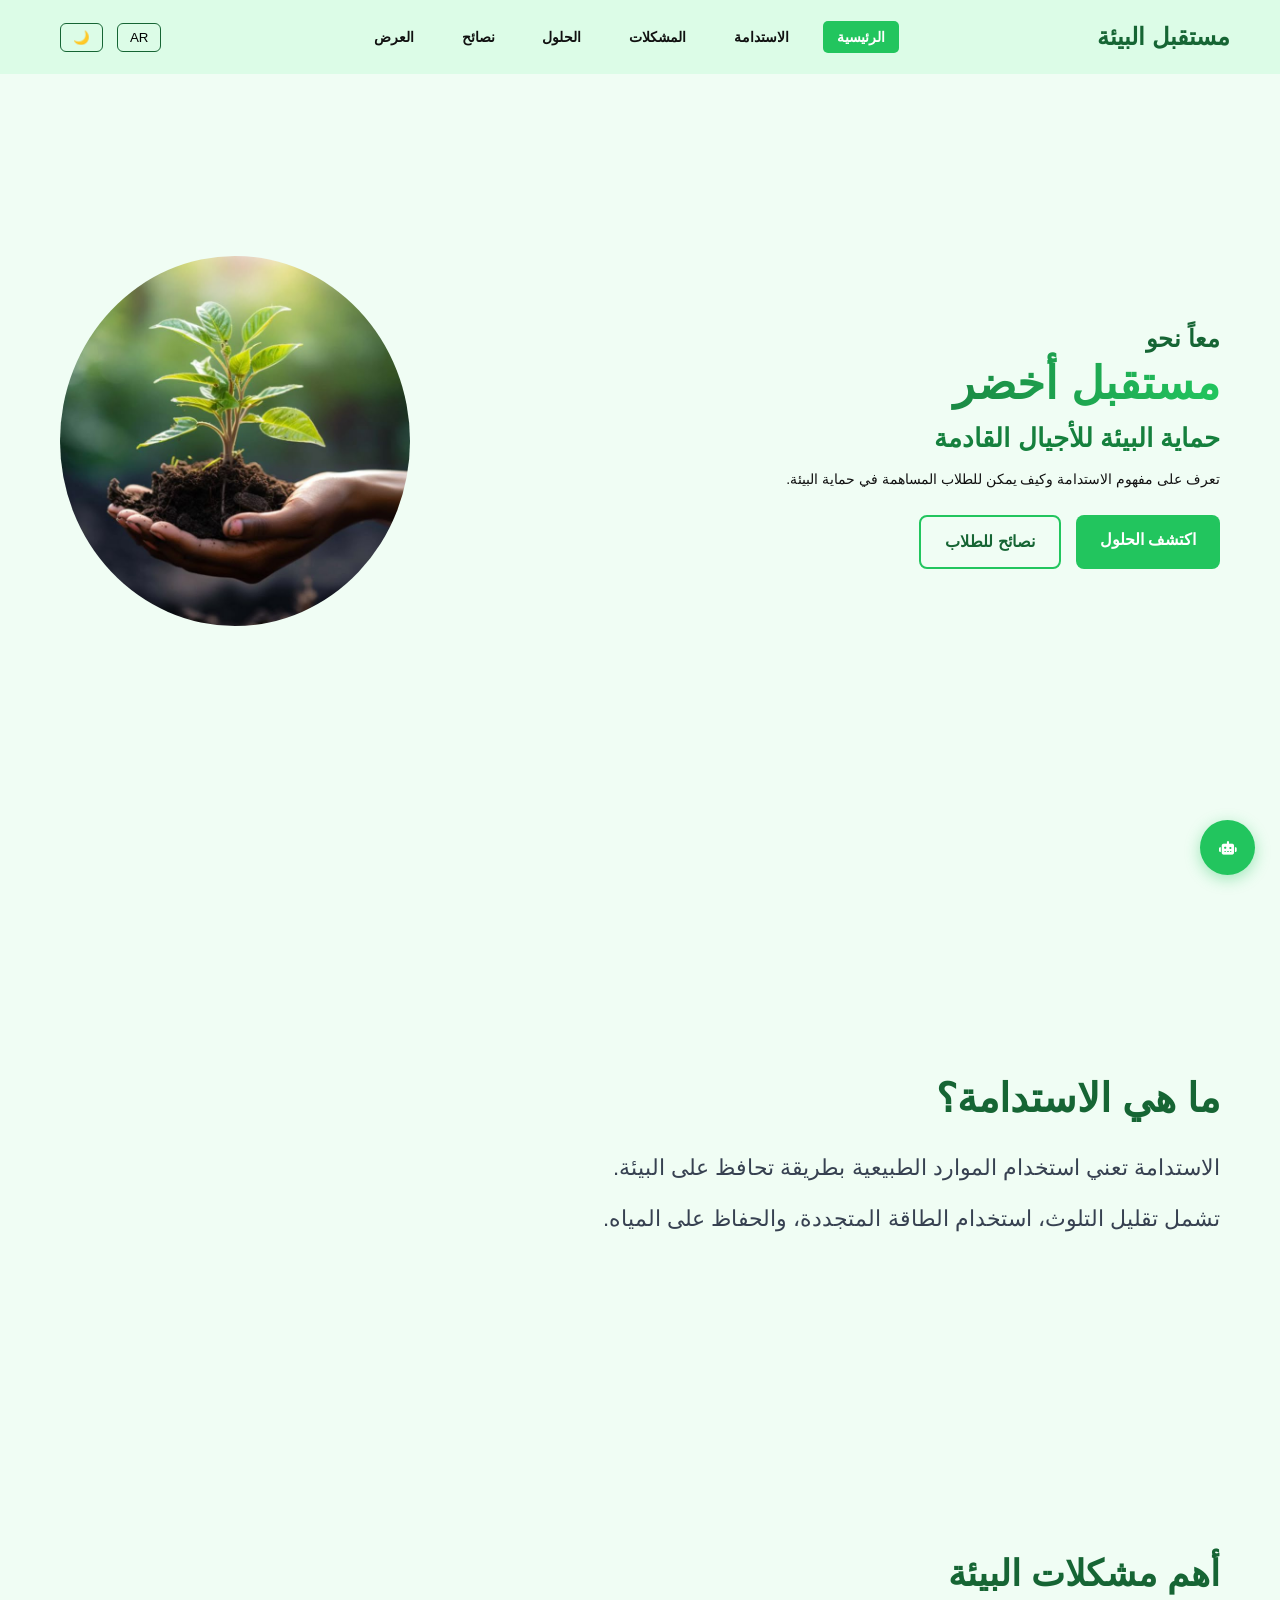
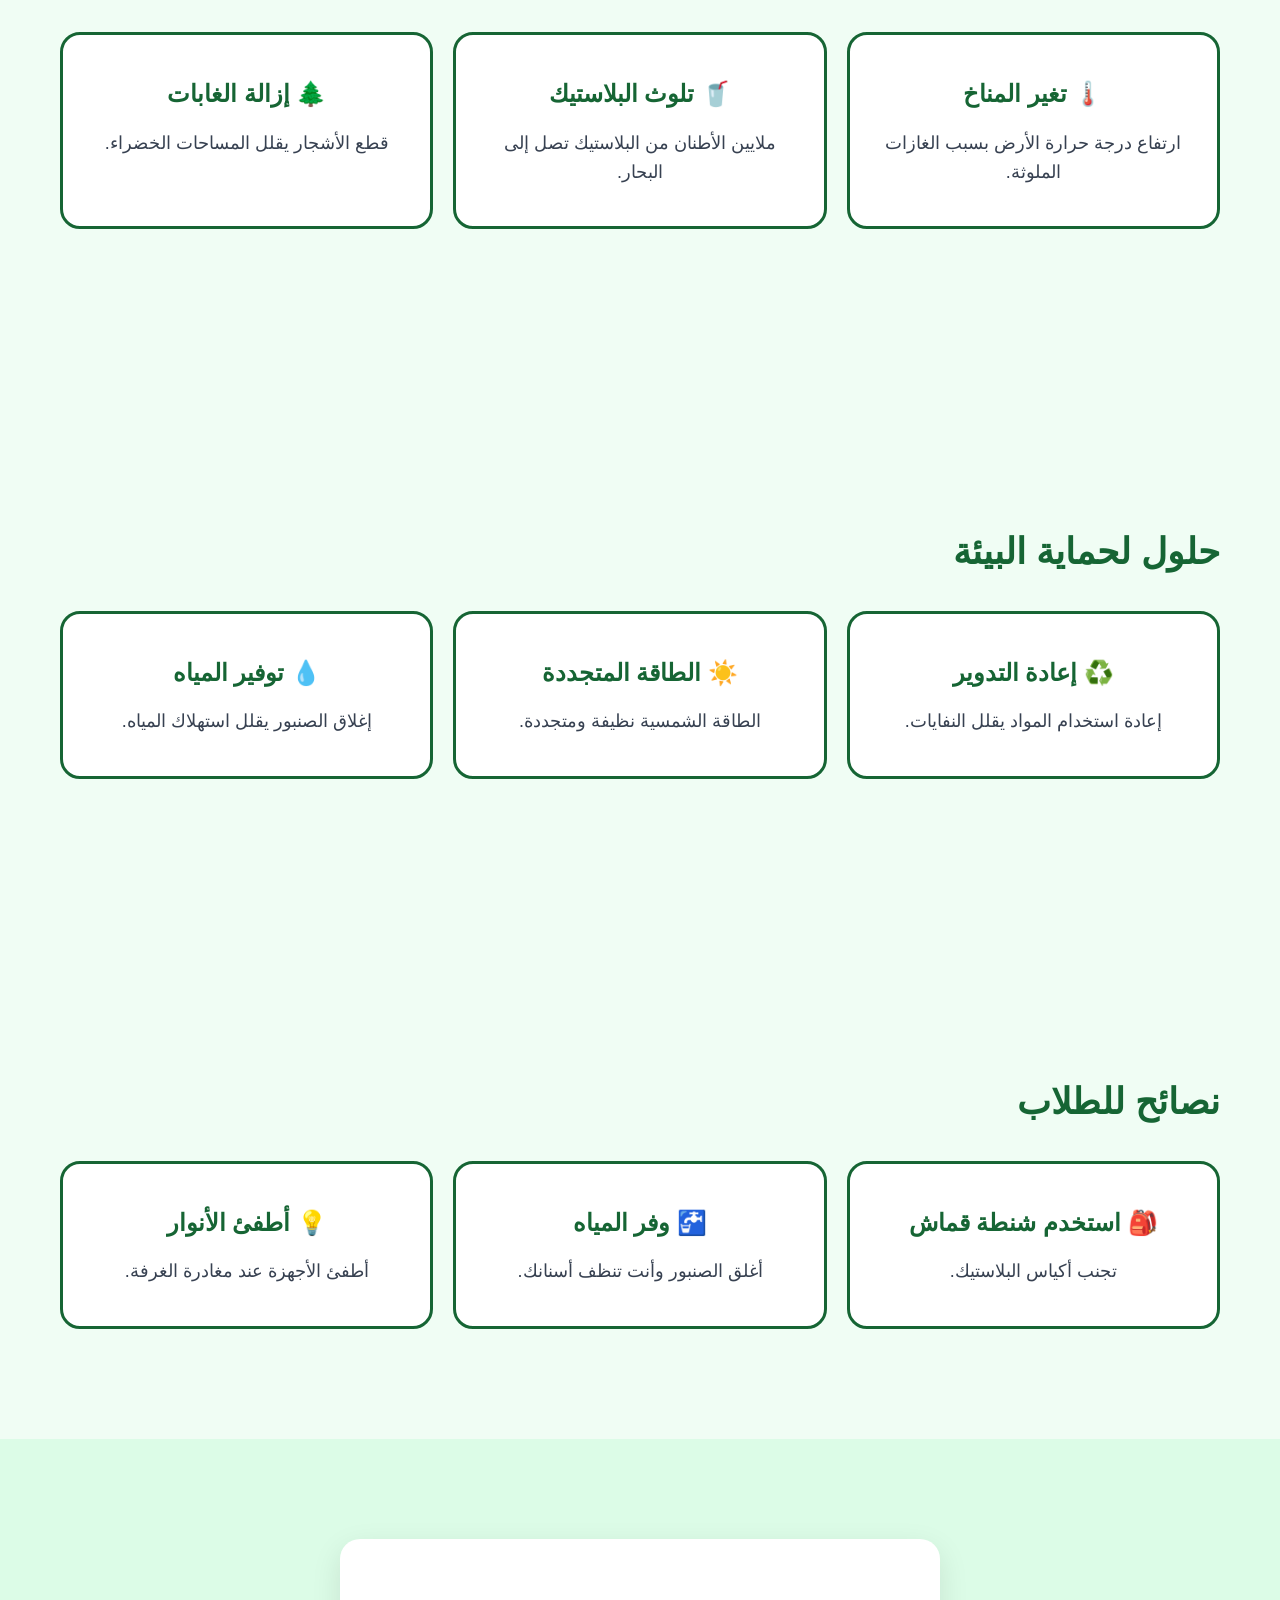
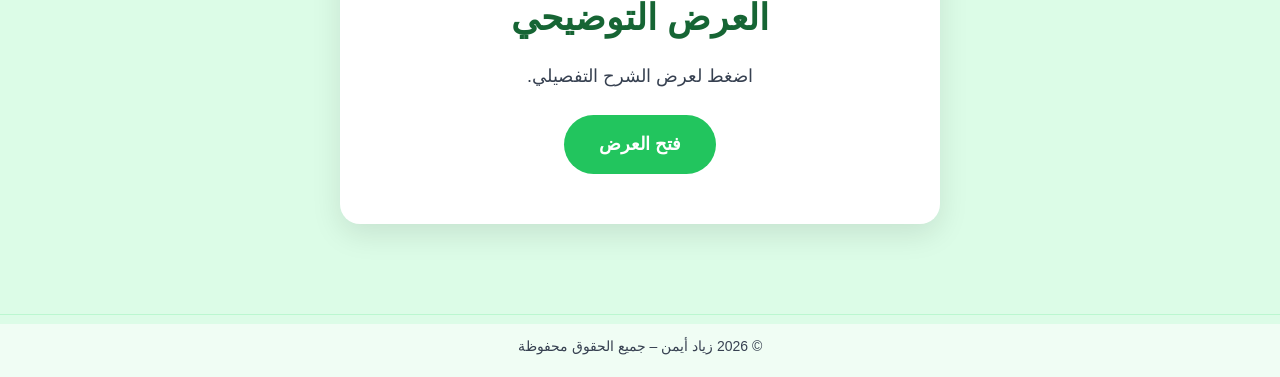
==== index.html @ 1023905c "Update and rename page2.html to index.html" ====
<!DOCTYPE html>
<html lang="ar" dir="rtl">
<head>
  <meta charset="UTF-8">
  <meta name="viewport" content="width=device-width, initial-scale=1.0">
  <title>Eco Future</title>
  <link rel="stylesheet" href="page2.css">
  <link rel="stylesheet" href="https://cdnjs.cloudflare.com/ajax/libs/font-awesome/6.5.1/css/all.min.css">
</head>
<body>

<!-- Navbar -->
<header class="navbar">
  <div class="logo" data-key="logo">مستقبل البيئة</div>
  <nav class="nav-links">
    <a href="#home" class="active" data-key="nav-home">الرئيسية</a>
    <a href="#about" data-key="nav-about">الاستدامة</a>
    <a href="#problems" data-key="nav-problems">المشكلات</a>
    <a href="#solutions" data-key="nav-solutions">الحلول</a>
    <a href="#tips" data-key="nav-tips">نصائح</a>
    <a href="#presentation" data-key="nav-presentation">العرض</a>
  </nav>
  <div class="nav-actions">
    <button class="lang-btn">AR</button>
    <button class="mode-btn">🌙</button>
  </div>
</header>

<!-- Hero -->
<section id="home" class="hero">
  <div class="hero-text">
    <h1 data-key="hero-h1">معاً نحو</h1>
    <h1 class="name" data-key="hero-name">مستقبل أخضر</h1>
    <h2 data-key="hero-job">حماية البيئة للأجيال القادمة</h2>
    <p data-key="hero-p">تعرف على مفهوم الاستدامة وكيف يمكن للطلاب المساهمة في حماية البيئة.</p>
    <div class="hero-buttons">
      <a href="#solutions" class="btn primary" data-key="hero-btn1">اكتشف الحلول</a>
      <a href="#tips" class="btn secondary" data-key="hero-btn2">نصائح للطلاب</a>
    </div>
  </div>
  <div class="hero-image">
    <img src="Pic1.jpg" alt="Environment">
  </div>
</section>

<!-- About -->
<section id="about" class="about">
  <h2 data-key="about-title">ما هي الاستدامة؟</h2>
  <p data-key="about-p1">الاستدامة تعني استخدام الموارد الطبيعية بطريقة تحافظ على البيئة.</p>
  <p data-key="about-p2">تشمل تقليل التلوث، استخدام الطاقة المتجددة، والحفاظ على المياه.</p>
</section>

<!-- Problems -->
<section id="problems" class="cards-section">
  <h2 data-key="problems-title">أهم مشكلات البيئة</h2>
  <div class="cards">
    <div class="card">
      <h3 data-key="problem1-title">🌡️ تغير المناخ</h3>
      <p data-key="problem1-text">ارتفاع درجة حرارة الأرض بسبب الغازات الملوثة.</p>
    </div>
    <div class="card">
      <h3 data-key="problem2-title">🥤 تلوث البلاستيك</h3>
      <p data-key="problem2-text">ملايين الأطنان من البلاستيك تصل إلى البحار.</p>
    </div>
    <div class="card">
      <h3 data-key="problem3-title">🌲 إزالة الغابات</h3>
      <p data-key="problem3-text">قطع الأشجار يقلل المساحات الخضراء.</p>
    </div>
  </div>
</section>

<!-- Solutions -->
<section id="solutions" class="cards-section">
  <h2 data-key="solutions-title">حلول لحماية البيئة</h2>
  <div class="cards">
    <div class="card">
      <h3 data-key="solution1-title">♻️ إعادة التدوير</h3>
      <p data-key="solution1-text">إعادة استخدام المواد يقلل النفايات.</p>
    </div>
    <div class="card">
      <h3 data-key="solution2-title">☀️ الطاقة المتجددة</h3>
      <p data-key="solution2-text">الطاقة الشمسية نظيفة ومتجددة.</p>
    </div>
    <div class="card">
      <h3 data-key="solution3-title">💧 توفير المياه</h3>
      <p data-key="solution3-text">إغلاق الصنبور يقلل استهلاك المياه.</p>
    </div>
  </div>
</section>

<!-- Tips -->
<section id="tips" class="cards-section">
  <h2 data-key="tips-title">نصائح للطلاب</h2>
  <div class="cards">
    <div class="card">
      <h3 data-key="tip1-title">🎒 استخدم شنطة قماش</h3>
      <p data-key="tip1-text">تجنب أكياس البلاستيك.</p>
    </div>
    <div class="card">
      <h3 data-key="tip2-title">🚰 وفر المياه</h3>
      <p data-key="tip2-text">أغلق الصنبور وأنت تنظف أسنانك.</p>
    </div>
    <div class="card">
      <h3 data-key="tip3-title">💡 أطفئ الأنوار</h3>
      <p data-key="tip3-text">أطفئ الأجهزة عند مغادرة الغرفة.</p>
    </div>
  </div>
</section>

<!-- Presentation -->
<section id="presentation" class="presentation-section">
  <div class="presentation-content">
    <h2 data-key="presentation-title">العرض التوضيحي</h2>
    <p data-key="presentation-desc">اضغط لعرض الشرح التفصيلي.</p>
    <a href="https://docs.google.com/presentation/d/YOUR_ID" target="_blank" class="presentation-btn" data-key="presentation-btn">فتح العرض</a>
  </div>
</section>

<!-- Footer -->
<footer class="footer">
  <p data-key="footer">© 2026 زياد أيمن – جميع الحقوق محفوظة</p>
</footer>

<button id="backToTop">↑</button>

<!-- AI Chat -->
<div class="ai-chat-btn" id="aiChatBtn"><i class="fa-solid fa-robot"></i></div>
<div class="ai-chat-modal" id="aiChatModal">
  <div class="chat-header">
    <h3>🌱 AI مساعد</h3>
    <button id="closeChat">×</button>
  </div>
  <div class="chat-messages" id="chatMessages">
    <div class="message bot"><p>اسألني أي سؤال عن البيئة!</p></div>
  </div>
  <div class="chat-input">
    <input type="text" id="chatInput" placeholder="اكتب سؤالك...">
    <button id="sendBtn"><i class="fa-solid fa-paper-plane"></i></button>
  </div>
</div>

<script src="page2.js"></script>
</body>
</html>
---- page2.css ----
/* Reset */
* {
  margin: 0;
  padding: 0;
  box-sizing: border-box;
}

body {
  font-family: Arial, Helvetica, sans-serif;
  background-color: #f0fdf4;
  color: #111;
  line-height: 1.6;
  font-size: 14px;
}

/* Dark Mode */
.dark-mode {
  background-color: #0a1f0a;
  color: #e8f5e9;
}

.dark-mode .navbar {
  background-color: #052e16;
}

.dark-mode .nav-links a {
  color: #c8e6c9;
}

.dark-mode .logo {
  color: #4ade80;
}

.dark-mode .nav-actions button {
  border: 1px solid #166534;
  background-color: #14532d;
}

.dark-mode .hero-text h1 {
  color: #4ade80;
}

.dark-mode .hero-text .name {
  background: linear-gradient(90deg, #22c55e, #86efac);
  -webkit-background-clip: text;
  -webkit-text-fill-color: transparent;
}

.dark-mode .hero-text h2 {
  color: #16a34a;
}

.dark-mode .hero-p {
  color: #a7f3d0;
}

.dark-mode .hero-buttons .primary {
  color: #000;
  background-color: #22c55e;
}

.dark-mode .hero-buttons .secondary {
  color: #bbf7d0;
  border: 2px solid #22c55e;
}

.dark-mode .about h2,
.dark-mode .cards-section h2,
.dark-mode .presentation-section h2 {
  color: #4ade80;
}

.dark-mode .about p {
  color: #d1fae5;
}

.dark-mode .card {
  background-color: #052e16;
  border-color: #166534;
  color: #d1fae5;
}

.dark-mode .presentation-section {
  background-color: #052e16;
}

.dark-mode .presentation-content {
  background-color: #0a1f0a;
}

.dark-mode .ai-chat-modal {
  background-color: #052e16;
}

.dark-mode .chat-header {
  background-color: #14532d;
}

.dark-mode .chat-messages {
  background-color: #0a1f0a;
}

.dark-mode .footer {
  border-top: 1px solid #166534;
}

/* Navbar */
.navbar {
  display: flex;
  justify-content: space-between;
  align-items: center;
  padding: 18px 50px;
  background-color: #dcfce7;
  position: sticky;
  top: 0;
  z-index: 1000;
}

.logo {
  font-size: 24px;
  font-weight: bold;
  color: #166534;
}

.nav-links a {
  margin: 0 8px;
  padding: 8px 14px;
  text-decoration: none;
  color: #111;
  border-radius: 5px;
  font-weight: 700;
  transition: 0.25s;
}

.nav-links a:hover,
.nav-links a.active {
  background-color: #22c55e;
  color: #fff;
}

.nav-actions button {
  margin-left: 10px;
  padding: 6px 12px;
  border: 1px solid #166534;
  background: transparent;
  border-radius: 6px;
  cursor: pointer;
}

body[dir="rtl"] .navbar {
  flex-direction: row-reverse;
}

body[dir="rtl"] .nav-actions {
  flex-direction: row-reverse;
}

/* Sections */
section {
  padding: 70px 60px;
  margin-bottom: 40px;
}

#home {
  scroll-margin-top: 80px;
}

#about {
  scroll-margin-top: 80px;
}

#problems,
#solutions,
#tips {
  scroll-margin-top: -50px;
}

#presentation {
  scroll-margin-top: -110px;
}

/* Hero */
.hero {
  display: flex;
  align-items: center;
  justify-content: space-between;
  padding-top: 0;
  min-height: 90vh;
}

.hero-text {
  max-width: 600px;
}

.hero-text h1 {
  font-size: 24px;
  color: #166534;
  margin-bottom: -10px;
}

.hero-text .name {
  font-size: 45px;
  background: linear-gradient(90deg, #166534, #22c55e);
  -webkit-background-clip: text;
  -webkit-text-fill-color: transparent;
}

.hero-text h2 {
  font-size: 26px;
  margin: 8px 0;
  color: #15803d;
}

.hero-p {
  font-size: 20px;
  color: #444;
  margin-bottom: 20px;
}

.hero-buttons {
  margin-top: 25px;
  display: flex;
  gap: 15px;
}

.btn {
  padding: 12px 24px;
  border-radius: 8px;
  text-decoration: none;
  font-size: 16px;
  font-weight: 600;
  transition: 0.2s;
}

.btn:hover {
  transform: scale(1.05);
}

.primary {
  background-color: #22c55e;
  color: #fff;
}

.secondary {
  border: 2px solid #22c55e;
  color: #166534;
}

.hero-image img {
  width: 350px;
  height: 370px;
  border-radius: 50%;
  object-fit: cover;
  margin-right: 100px;
}

body[dir="ltr"] .hero-image img {
  margin-right: 0;
  margin-left: 100px;
}

/* About */
.about {
  max-width: 1000px;
  margin-top: 112px;
}

.about h2 {
  font-size: 40px;
  margin-bottom: 20px;
  color: #166534;
}

.about p {
  font-size: 22px;
  margin-bottom: 15px;
  color: #374151;
}

/* Cards Section */
.cards-section h2 {
  font-size: 36px;
  margin-top: 114px;
  margin-bottom: 30px;
  color: #166534;
}

.cards {
  display: grid;
  grid-template-columns: repeat(auto-fit, minmax(280px, 1fr));
  gap: 20px;
}

.card {
  padding: 40px 25px;
  background: #fff;
  border: 3px solid #166534;
  border-radius: 20px;
  text-align: center;
  transition: 0.3s;
}

.card:hover {
  transform: translateY(-8px);
  box-shadow: 0 10px 30px rgba(34, 197, 94, 0.2);
}

.card h3 {
  font-size: 24px;
  margin-bottom: 15px;
  color: #166534;
}

.card p {
  font-size: 18px;
  color: #374151;
}

/* Presentation Section */
.presentation-section {
  padding: 100px 60px;
  background: #dcfce7;
  text-align: center;
}

.presentation-content {
  max-width: 600px;
  margin: 0 auto;
  padding: 50px;
  background: #fff;
  border-radius: 20px;
  box-shadow: 0 10px 30px rgba(0,0,0,0.1);
}

.presentation-content h2 {
  font-size: 36px;
  margin-bottom: 15px;
  color: #166534;
}

.presentation-content p {
  font-size: 18px;
  color: #374151;
  margin-bottom: 25px;
}

.presentation-btn {
  display: inline-block;
  padding: 15px 35px;
  background: #22c55e;
  color: #fff;
  text-decoration: none;
  border-radius: 50px;
  font-size: 18px;
  font-weight: 600;
  transition: 0.3s;
}

.presentation-btn:hover {
  transform: scale(1.05);
  box-shadow: 0 10px 25px rgba(34, 197, 94, 0.4);
}

/* Footer */
.footer {
  text-align: center;
  padding: 20px;
  margin-top: -50px;
  border-top: 1px solid #bbf7d0;
  color: #374151;
}

/* Back to Top */
#backToTop {
  position: fixed;
  bottom: 90px;
  right: 25px;
  background: #166534;
  color: #fff;
  border: none;
  width: 45px;
  height: 45px;
  border-radius: 50%;
  font-size: 22px;
  cursor: pointer;
  opacity: 0;
  visibility: hidden;
  transition: 0.3s;
  z-index: 997;
}

#backToTop.show {
  opacity: 1;
  visibility: visible;
}

body[dir="ltr"] #backToTop {
  right: auto;
  left: 25px;
}

/* AI Chat */
.ai-chat-btn {
  position: fixed;
  bottom: 25px;
  right: 25px;
  background: #22c55e;
  color: #fff;
  width: 55px;
  height: 55px;
  border-radius: 50%;
  display: flex;
  align-items: center;
  justify-content: center;
  cursor: pointer;
  box-shadow: 0 4px 15px rgba(34, 197, 94, 0.4);
  z-index: 998;
}

body[dir="ltr"] .ai-chat-btn {
  right: auto;
  left: 25px;
}

.ai-chat-modal {
  position: fixed;
  bottom: 90px;
  right: 25px;
  width: 350px;
  height: 450px;
  background: #fff;
  border-radius: 20px;
  box-shadow: 0 10px 40px rgba(0,0,0,0.2);
  display: none;
  flex-direction: column;
  z-index: 999;
  overflow: hidden;
}

body[dir="ltr"] .ai-chat-modal {
  right: auto;
  left: 25px;
}

.ai-chat-modal.active {
  display: flex;
}

.chat-header {
  background: #166534;
  color: #fff;
  padding: 15px 20px;
  display: flex;
  justify-content: space-between;
  align-items: center;
}

.chat-header h3 {
  font-size: 16px;
}

#closeChat {
  background: none;
  border: none;
  color: #fff;
  font-size: 24px;
  cursor: pointer;
}

.chat-messages {
  flex: 1;
  padding: 20px;
  overflow-y: auto;
  background: #f8faf5;
}

.message {
  margin-bottom: 15px;
  max-width: 85%;
}

.message.bot {
  margin-right: auto;
}

body[dir="ltr"] .message.bot {
  margin-right: 0;
  margin-left: auto;
}

.message p {
  background: #dcfce7;
  padding: 12px 15px;
  border-radius: 15px;
  font-size: 14px;
}

.message.user {
  margin-left: auto;
}

body[dir="ltr"] .message.user {
  margin-left: 0;
  margin-right: auto;
}

.message.user p {
  background: #166534;
  color: #fff;
}

.chat-input {
  padding: 15px;
  background: #fff;
  border-top: 1px solid #e5e7eb;
  display: flex;
  gap: 10px;
}

.chat-input input {
  flex: 1;
  padding: 12px 15px;
  border: 2px solid #e5e7eb;
  border-radius: 25px;
  outline: none;
  font-size: 14px;
}

.chat-input button {
  width: 40px;
  height: 40px;
  border-radius: 50%;
  background: #22c55e;
  color: #fff;
  border: none;
  cursor: pointer;
}

/* Responsive */
@media (max-width: 768px) {
  section {
    padding: 50px 20px;
  }

  .navbar {
    padding: 12px 20px;
  }

  .nav-links {
    display: none;
  }

  .hero {
    flex-direction: column;
    text-align: center;
    padding-top: 40px;
  }

  .hero-image {
    order: -1;
    margin-bottom: 20px;
  }

  .hero-image img {
    width: 220px;
    height: 220px;
    margin: 0 auto;
  }

  .hero-text .name {
    font-size: 32px;
  }

  .about h2,
  .cards-section h2,
  .presentation-content h2 {
    font-size: 28px;
  }

  .ai-chat-modal {
    width: calc(100% - 40px);
    right: 20px;
    left: 20px;
  }
}
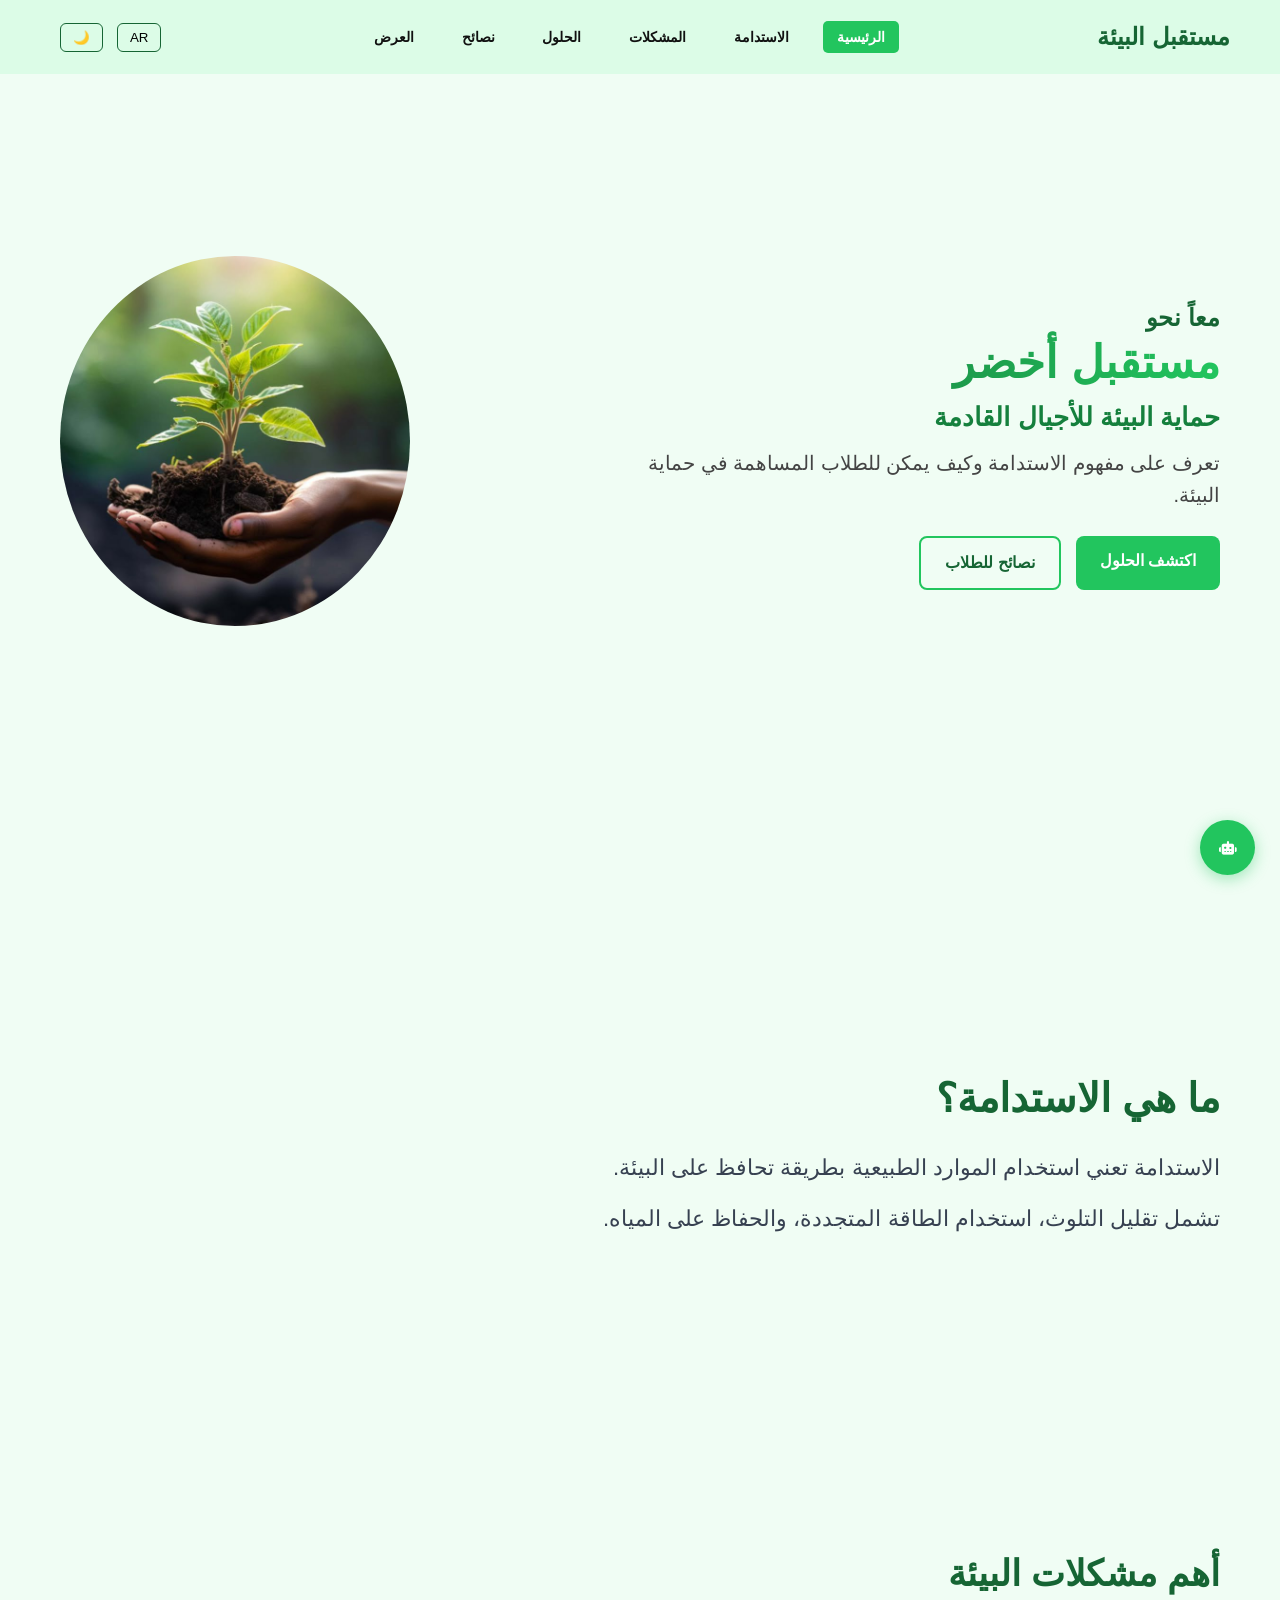
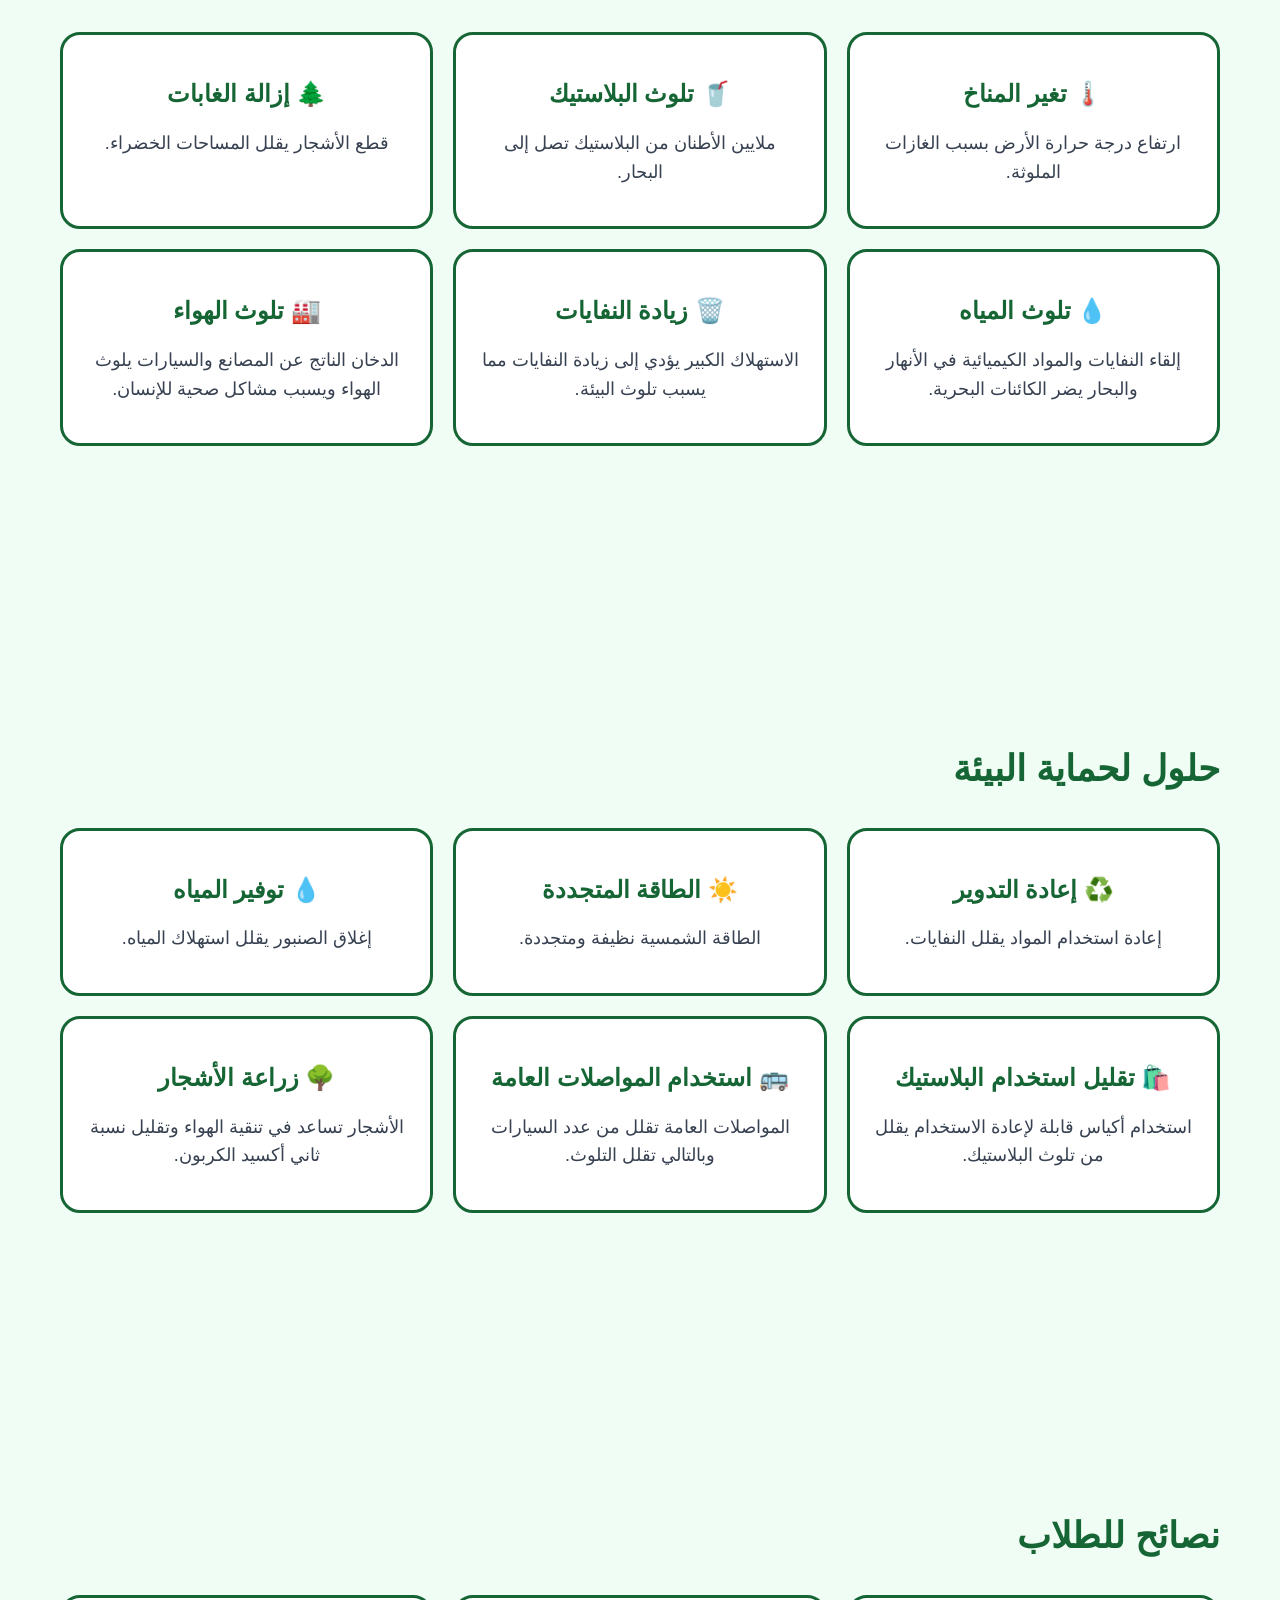
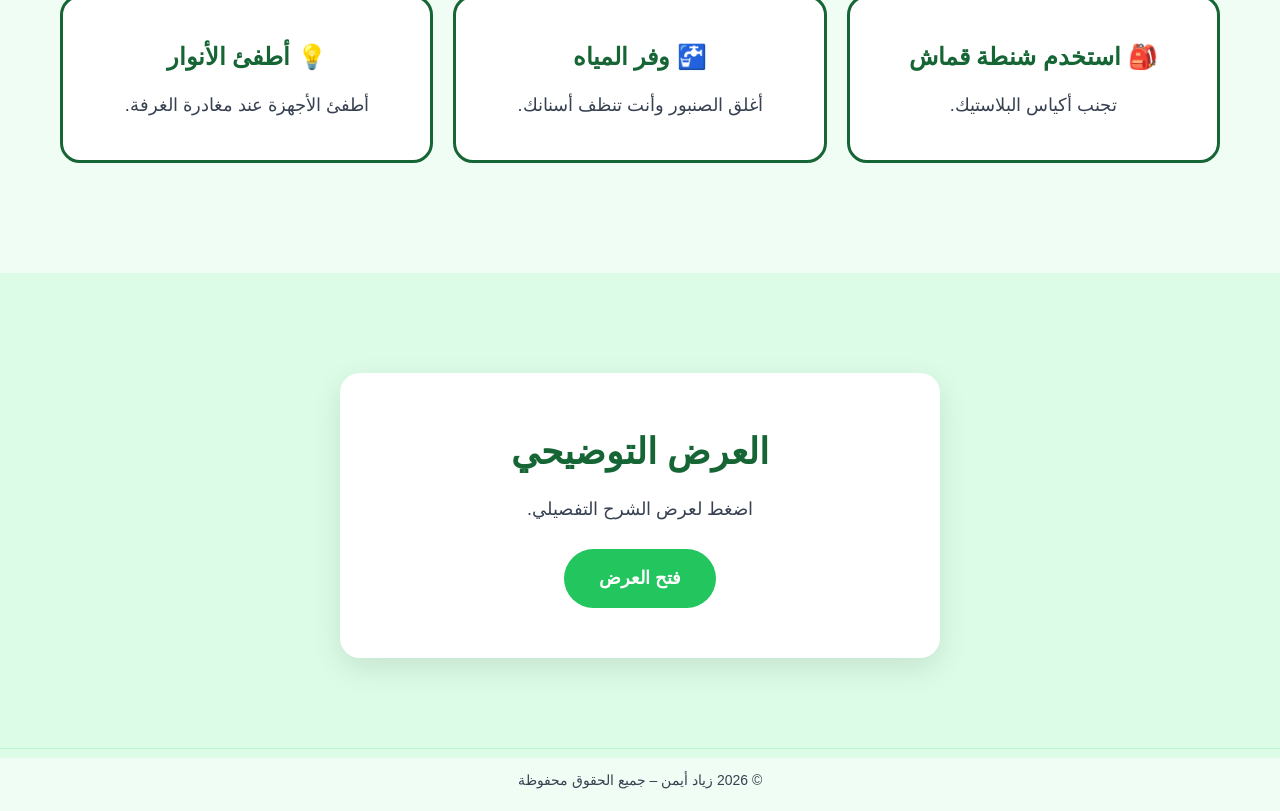
==== commit 8ab3cd62: "Update index.html" ====
--- a/index.html
+++ b/index.html
@@ -31,8 +31,8 @@
   <div class="hero-text">
     <h1 data-key="hero-h1">معاً نحو</h1>
     <h1 class="name" data-key="hero-name">مستقبل أخضر</h1>
-    <h2 data-key="hero-job">حماية البيئة للأجيال القادمة</h2>
-    <p data-key="hero-p">تعرف على مفهوم الاستدامة وكيف يمكن للطلاب المساهمة في حماية البيئة.</p>
+    <h2 data-key="hero-name2">حماية البيئة للأجيال القادمة</h2>
+    <p class="hero-p"  data-key="hero-p">تعرف على مفهوم الاستدامة وكيف يمكن للطلاب المساهمة في حماية البيئة.</p>
     <div class="hero-buttons">
       <a href="#solutions" class="btn primary" data-key="hero-btn1">اكتشف الحلول</a>
       <a href="#tips" class="btn secondary" data-key="hero-btn2">نصائح للطلاب</a>
@@ -53,20 +53,37 @@
 <!-- Problems -->
 <section id="problems" class="cards-section">
   <h2 data-key="problems-title">أهم مشكلات البيئة</h2>
-  <div class="cards">
-    <div class="card">
-      <h3 data-key="problem1-title">🌡️ تغير المناخ</h3>
-      <p data-key="problem1-text">ارتفاع درجة حرارة الأرض بسبب الغازات الملوثة.</p>
-    </div>
-    <div class="card">
-      <h3 data-key="problem2-title">🥤 تلوث البلاستيك</h3>
-      <p data-key="problem2-text">ملايين الأطنان من البلاستيك تصل إلى البحار.</p>
-    </div>
-    <div class="card">
-      <h3 data-key="problem3-title">🌲 إزالة الغابات</h3>
-      <p data-key="problem3-text">قطع الأشجار يقلل المساحات الخضراء.</p>
-    </div>
+<div class="cards">
+  <div class="card">
+    <h3 data-key="problem1-title">🌡️ تغير المناخ</h3>
+    <p data-key="problem1-text">ارتفاع درجة حرارة الأرض بسبب الغازات الملوثة.</p>
   </div>
+  
+  <div class="card">
+    <h3 data-key="problem2-title">🥤 تلوث البلاستيك</h3>
+    <p data-key="problem2-text">ملايين الأطنان من البلاستيك تصل إلى البحار.</p>
+  </div>
+  
+  <div class="card">
+    <h3 data-key="problem3-title">🌲 إزالة الغابات</h3>
+    <p data-key="problem3-text">قطع الأشجار يقلل المساحات الخضراء.</p>
+  </div>
+  
+  <div class="card">
+    <h3 data-key="problem4-title">💧 تلوث المياه</h3>
+    <p data-key="problem4-text">إلقاء النفايات والمواد الكيميائية في الأنهار والبحار يضر الكائنات البحرية.</p>
+  </div>
+  
+  <div class="card">
+    <h3 data-key="problem5-title">🗑️ زيادة النفايات</h3>
+    <p data-key="problem5-text">الاستهلاك الكبير يؤدي إلى زيادة النفايات مما يسبب تلوث البيئة.</p>
+  </div>
+
+  <div class="card">
+    <h3 data-key="problem6-title">🏭 تلوث الهواء</h3>
+    <p data-key="problem6-text">الدخان الناتج عن المصانع والسيارات يلوث الهواء ويسبب مشاكل صحية للإنسان.</p>
+  </div>  
+</div> 
 </section>
 
 <!-- Solutions -->
@@ -77,13 +94,29 @@
       <h3 data-key="solution1-title">♻️ إعادة التدوير</h3>
       <p data-key="solution1-text">إعادة استخدام المواد يقلل النفايات.</p>
     </div>
+    
     <div class="card">
       <h3 data-key="solution2-title">☀️ الطاقة المتجددة</h3>
       <p data-key="solution2-text">الطاقة الشمسية نظيفة ومتجددة.</p>
     </div>
+    
     <div class="card">
       <h3 data-key="solution3-title">💧 توفير المياه</h3>
       <p data-key="solution3-text">إغلاق الصنبور يقلل استهلاك المياه.</p>
+    </div>
+    
+    <div class="card">
+      <h3 data-key="solution4-title">🛍️ تقليل استخدام البلاستيك</h3>
+      <p data-key="solution4-text">استخدام أكياس قابلة لإعادة الاستخدام يقلل من تلوث البلاستيك.</p>
+    </div>
+    
+    <div class="card">
+      <h3 data-key="solution5-title">🚌 استخدام المواصلات العامة</h3>
+      <p data-key="solution5-text">المواصلات العامة تقلل من عدد السيارات وبالتالي تقلل التلوث.</p>
+    </div>
+    <div class="card">
+      <h3 data-key="solution6-title">🌳 زراعة الأشجار</h3>
+      <p data-key="solution6-text">الأشجار تساعد في تنقية الهواء وتقليل نسبة ثاني أكسيد الكربون.</p>
     </div>
   </div>
 </section>
@@ -96,10 +129,12 @@
       <h3 data-key="tip1-title">🎒 استخدم شنطة قماش</h3>
       <p data-key="tip1-text">تجنب أكياس البلاستيك.</p>
     </div>
+
     <div class="card">
       <h3 data-key="tip2-title">🚰 وفر المياه</h3>
       <p data-key="tip2-text">أغلق الصنبور وأنت تنظف أسنانك.</p>
     </div>
+
     <div class="card">
       <h3 data-key="tip3-title">💡 أطفئ الأنوار</h3>
       <p data-key="tip3-text">أطفئ الأجهزة عند مغادرة الغرفة.</p>
@@ -121,7 +156,6 @@
   <p data-key="footer">© 2026 زياد أيمن – جميع الحقوق محفوظة</p>
 </footer>
 
-<button id="backToTop">↑</button>
 
 <!-- AI Chat -->
 <div class="ai-chat-btn" id="aiChatBtn"><i class="fa-solid fa-robot"></i></div>
@@ -139,6 +173,8 @@
   </div>
 </div>
 
+<button id="backToTop">↑</button>
+
 <script src="page2.js"></script>
 </body>
 </html>
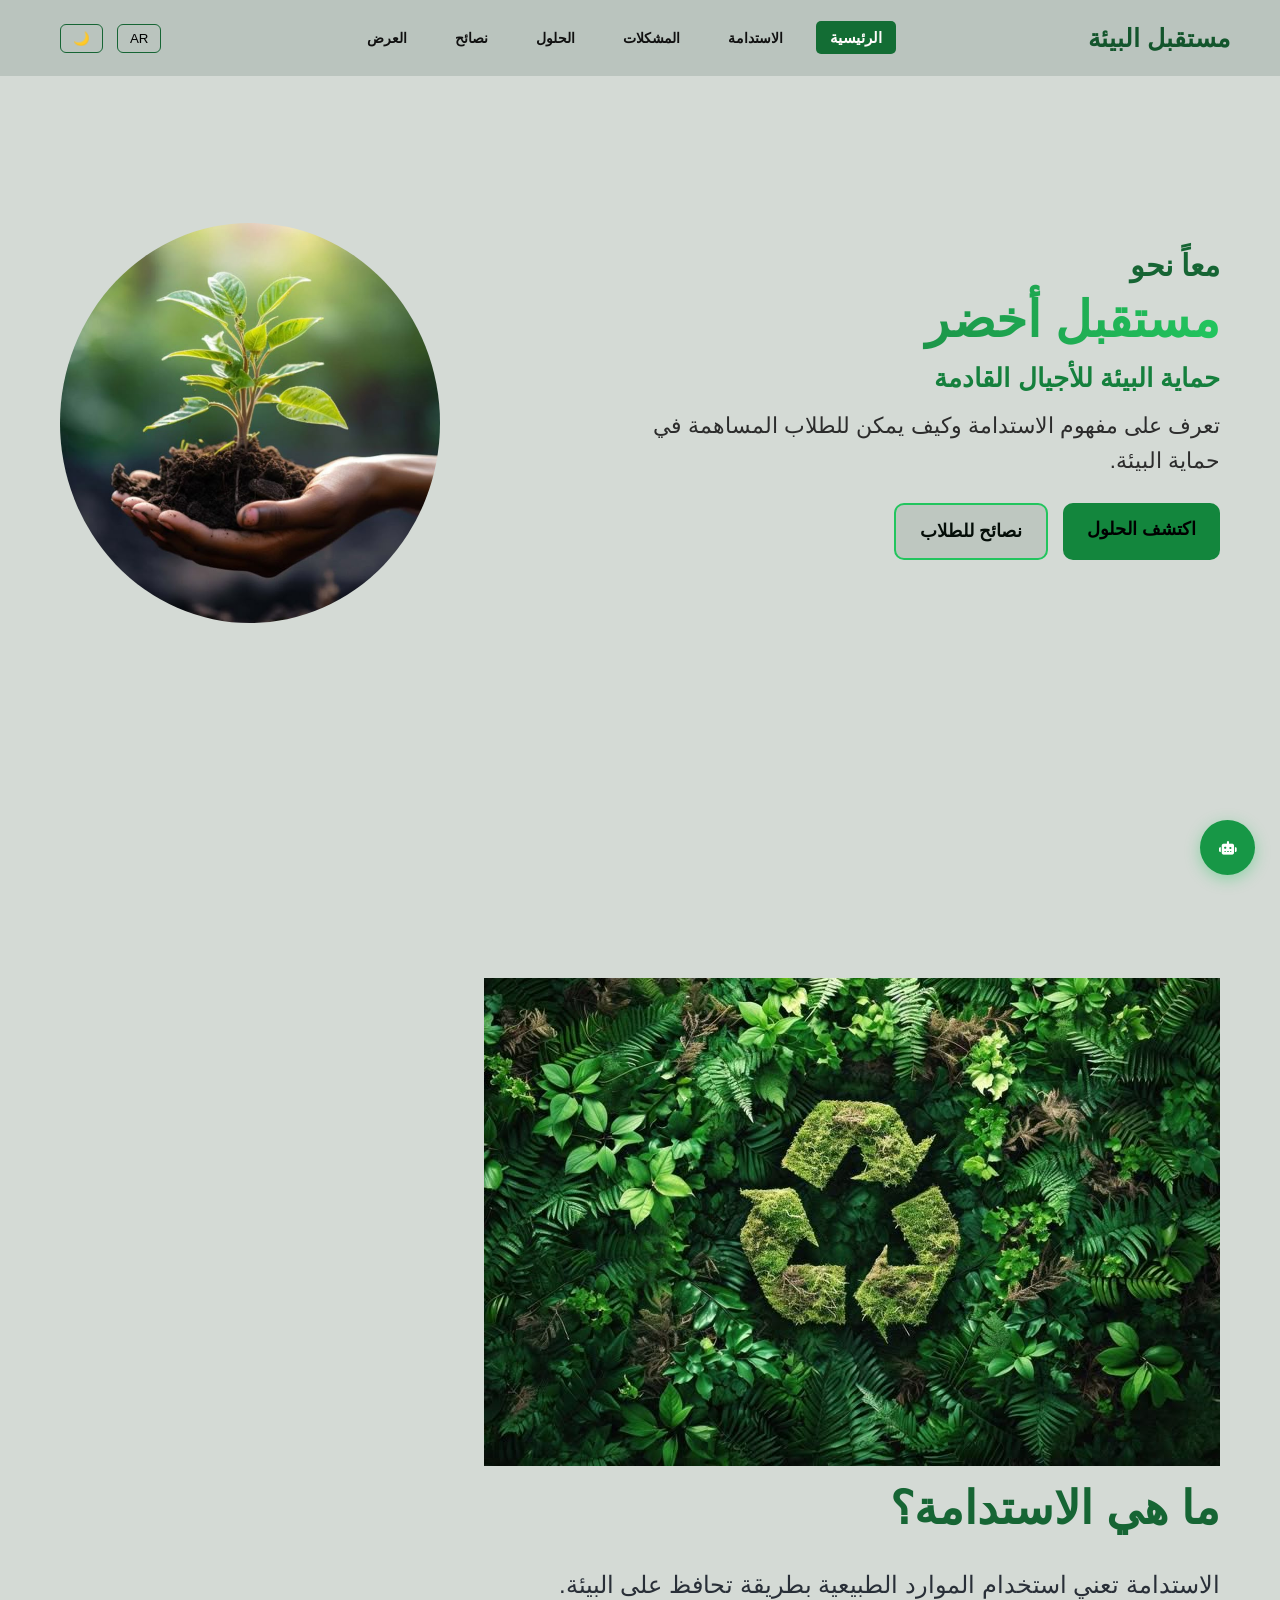
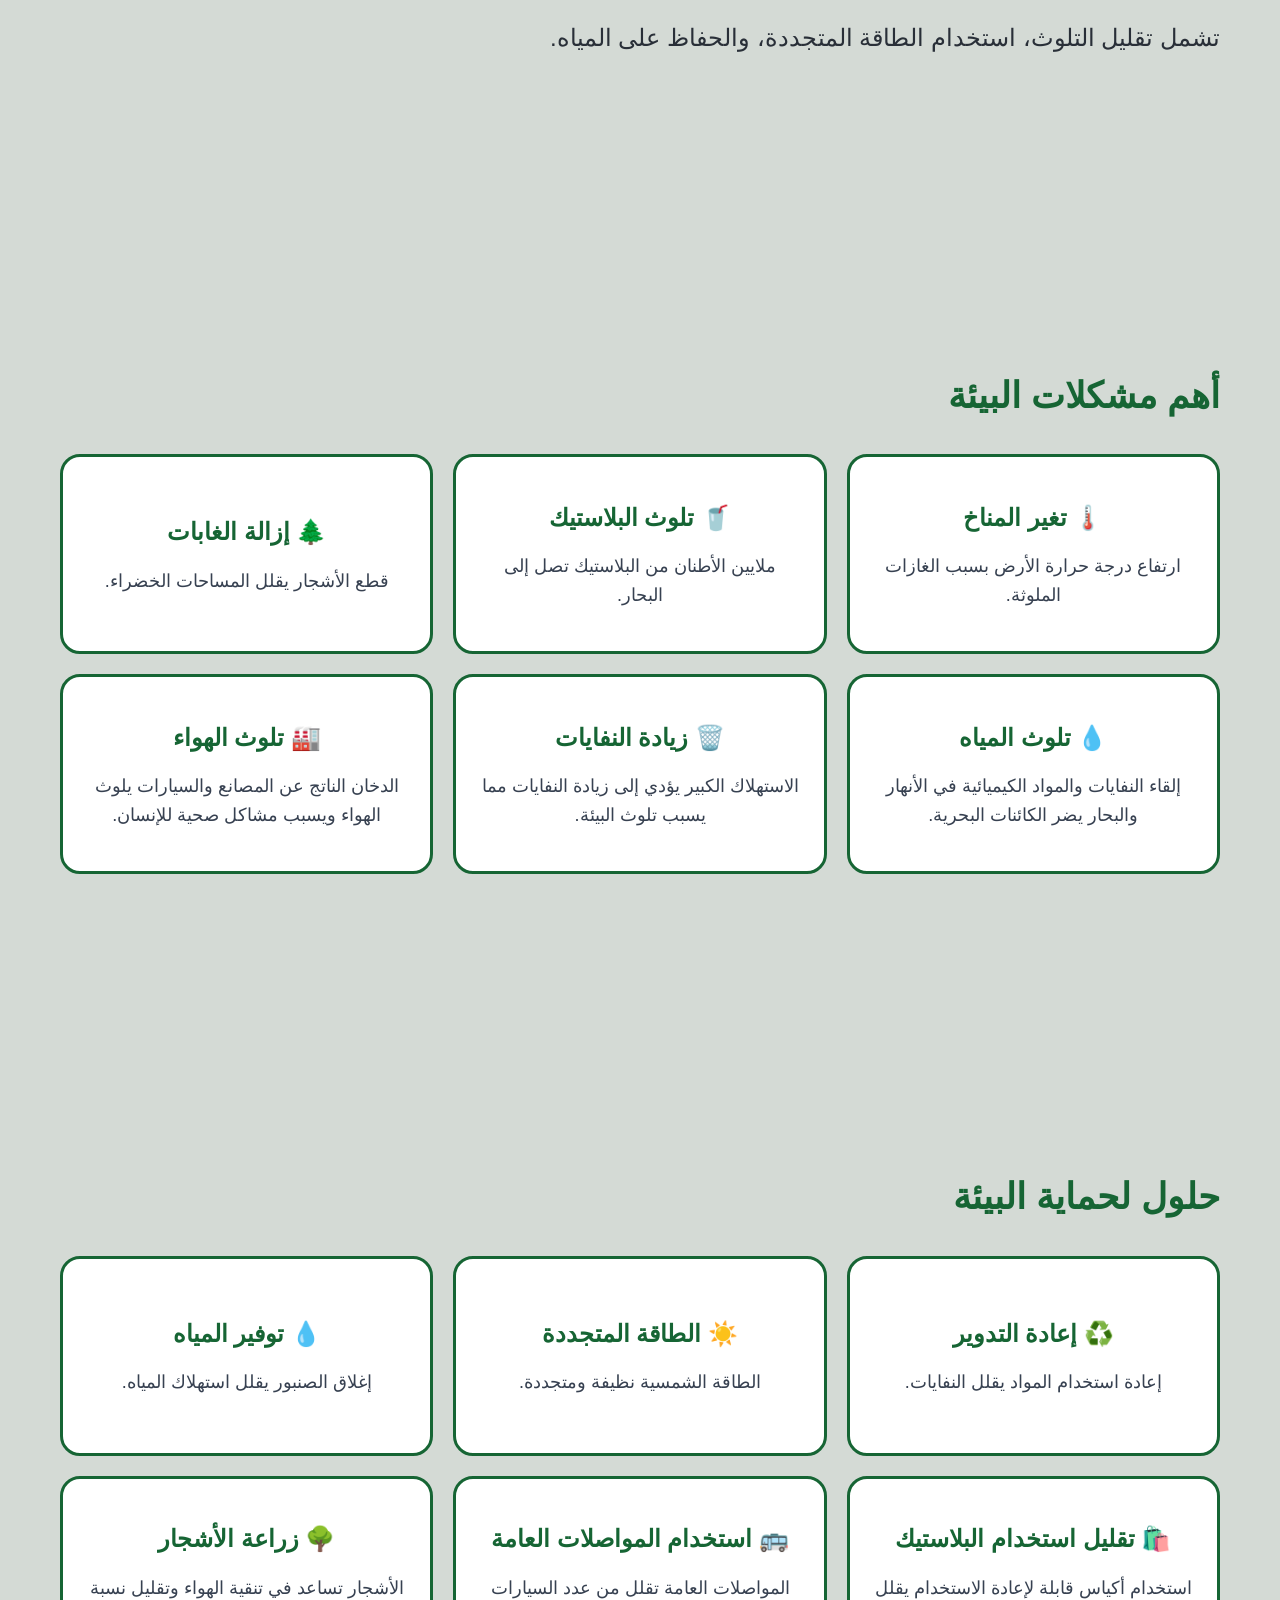
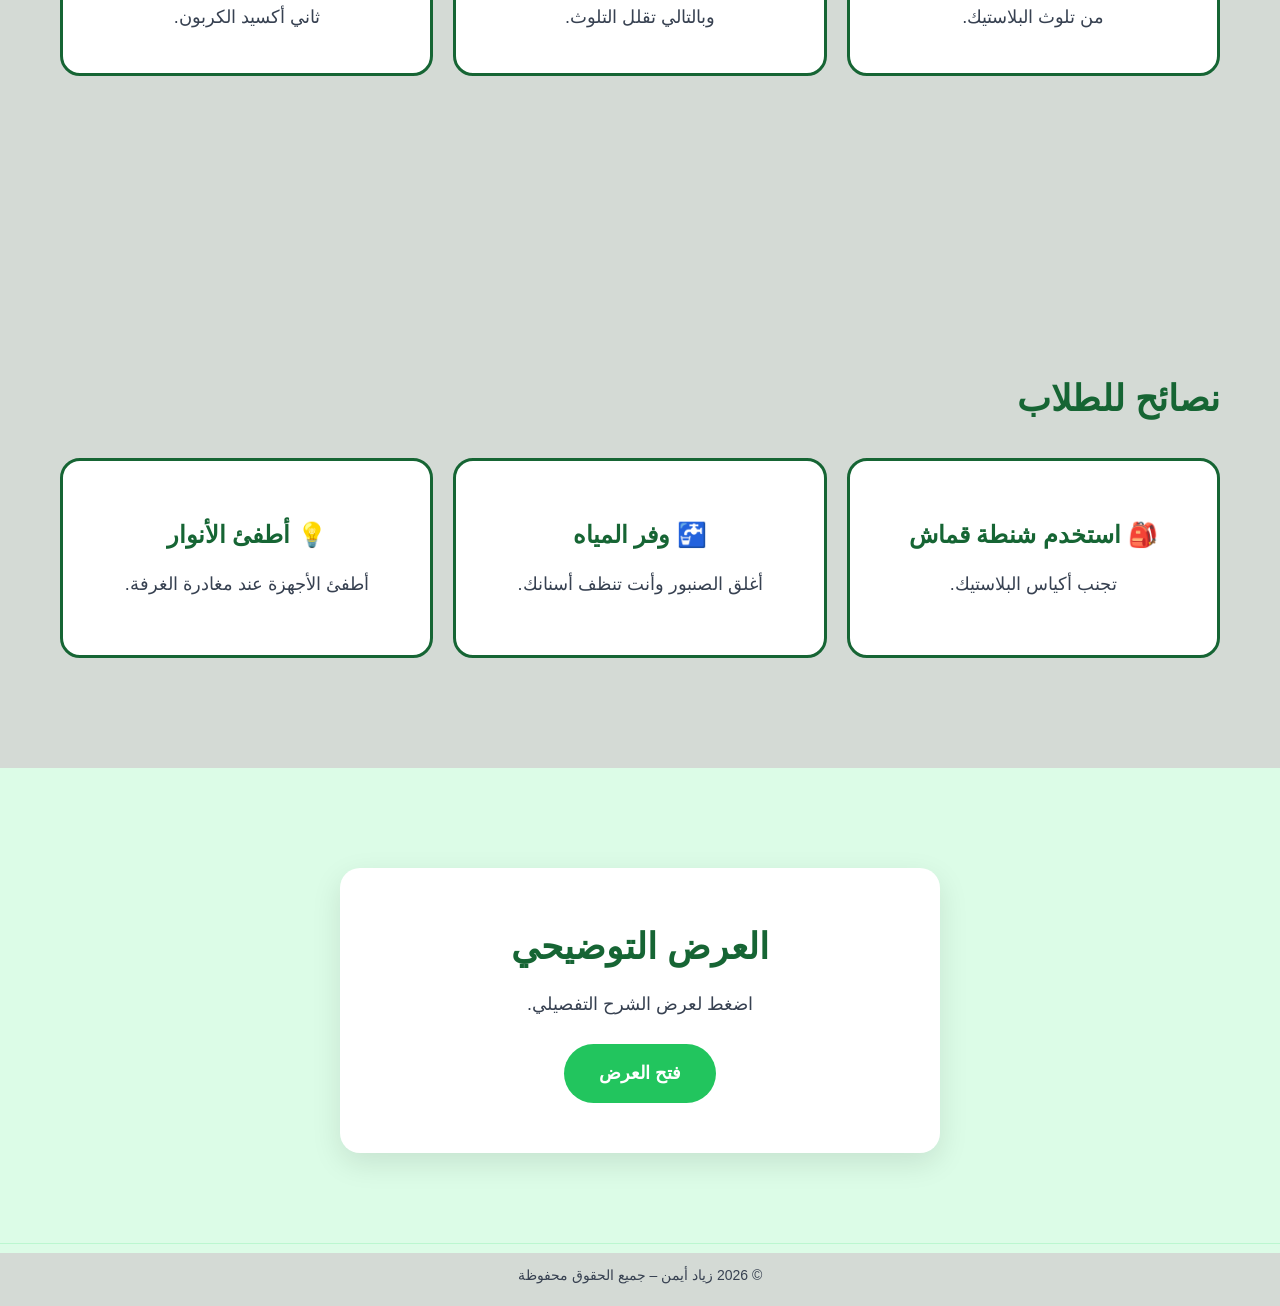
==== commit 9b7999bd: "Update index.html" ====
--- a/index.html
+++ b/index.html
@@ -45,9 +45,16 @@
 
 <!-- About -->
 <section id="about" class="about">
-  <h2 data-key="about-title">ما هي الاستدامة؟</h2>
-  <p data-key="about-p1">الاستدامة تعني استخدام الموارد الطبيعية بطريقة تحافظ على البيئة.</p>
-  <p data-key="about-p2">تشمل تقليل التلوث، استخدام الطاقة المتجددة، والحفاظ على المياه.</p>
+  <div class="about-container">
+    <div class="about-image">
+      <img src="pic5.jpg" alt="Sustainability">
+    </div>
+    <div class="about-text">
+      <h2 data-key="about-title">ما هي الاستدامة؟</h2>
+      <p data-key="about-p1">الاستدامة تعني استخدام الموارد الطبيعية بطريقة تحافظ على البيئة.</p>
+      <p data-key="about-p2">تشمل تقليل التلوث، استخدام الطاقة المتجددة، والحفاظ على المياه.</p>
+    </div>
+  </div>
 </section>
 
 <!-- Problems -->
@@ -146,8 +153,8 @@
 <section id="presentation" class="presentation-section">
   <div class="presentation-content">
     <h2 data-key="presentation-title">العرض التوضيحي</h2>
-    <p data-key="presentation-desc">اضغط لعرض الشرح التفصيلي.</p>
-    <a href="https://docs.google.com/presentation/d/YOUR_ID" target="_blank" class="presentation-btn" data-key="presentation-btn">فتح العرض</a>
+    <p data-key="presentation-desc" class="presentation-desc">اضغط لعرض الشرح التفصيلي.</p>
+    <a href="https://docs.google.com/presentation/d/1IF_t8ffXEK1975kN2n1N5FUTKSD0uQscXQ6xjPSaInQ/edit?usp=sharing" target="_blank" class="presentation-btn" data-key="presentation-btn">فتح العرض</a>
   </div>
 </section>
 
--- a/page2.css
+++ b/page2.css
@@ -7,7 +7,7 @@
 
 body {
   font-family: Arial, Helvetica, sans-serif;
-  background-color: #f0fdf4;
+  background-color: #d4dad5;
   color: #111;
   line-height: 1.6;
   font-size: 14px;
@@ -51,17 +51,18 @@
 }
 
 .dark-mode .hero-p {
-  color: #a7f3d0;
+  color: #c4cac7;
 }
 
 .dark-mode .hero-buttons .primary {
   color: #000;
-  background-color: #22c55e;
+  background-color: #1da54f;
 }
 
 .dark-mode .hero-buttons .secondary {
-  color: #bbf7d0;
-  border: 2px solid #22c55e;
+  color: #d4cece;
+  border: 2px solid #26ca62;
+  background-color: #031f09;
 }
 
 .dark-mode .about h2,
@@ -75,34 +76,57 @@
 }
 
 .dark-mode .card {
-  background-color: #052e16;
-  border-color: #166534;
-  color: #d1fae5;
-}
+  background-color: #0c3d2f;
+  border-color: #035221;
+  color: #ffffff;
+}
+.dark-mode .cards h3{
+  color: #d4d3d3;
+}
+.dark-mode .cards p{
+  color: #000000;
+  font-size: 20px;
+}
+
 
 .dark-mode .presentation-section {
-  background-color: #052e16;
+  background-color: #032411;
 }
 
 .dark-mode .presentation-content {
   background-color: #0a1f0a;
 }
 
-.dark-mode .ai-chat-modal {
-  background-color: #052e16;
-}
-
-.dark-mode .chat-header {
-  background-color: #14532d;
-}
-
-.dark-mode .chat-messages {
+
+.dark-mode .footer {
+  border-top: 1px solid #0a4213;
+  color: #ccc9c9;
   background-color: #0a1f0a;
 }
 
-.dark-mode .footer {
-  border-top: 1px solid #166534;
-}
+
+.dark-mode .ai-chat{
+background:#22c55e;
+color:#022c22;
+box-shadow:0 0 15px rgba(34,197,94,0.6);
+}
+
+.dark-mode .ai-chat:hover{
+background:#16a34a;
+}
+
+.dark-mode .chat-box{
+background:#020617;
+color:#e5e7eb;
+border:1px solid #22c55e;
+}
+
+.dark-mode .chat-input{
+background:#062e03;
+color:white;
+border:1px solid #22c55e;
+}
+
 
 /* Navbar */
 .navbar {
@@ -110,16 +134,16 @@
   justify-content: space-between;
   align-items: center;
   padding: 18px 50px;
-  background-color: #dcfce7;
+  background-color: #bac4be;
   position: sticky;
   top: 0;
   z-index: 1000;
 }
 
 .logo {
-  font-size: 24px;
+  font-size: 25px;
   font-weight: bold;
-  color: #166534;
+  color: #13552c;
 }
 
 .nav-links a {
@@ -134,8 +158,9 @@
 
 .nav-links a:hover,
 .nav-links a.active {
-  background-color: #22c55e;
-  color: #fff;
+  background-color: #136d34;
+  color: #fffbfb;
+  font-size: 15px;
 }
 
 .nav-actions button {
@@ -147,13 +172,7 @@
   cursor: pointer;
 }
 
-body[dir="rtl"] .navbar {
-  flex-direction: row-reverse;
-}
-
-body[dir="rtl"] .nav-actions {
-  flex-direction: row-reverse;
-}
+
 
 /* Sections */
 section {
@@ -185,7 +204,7 @@
   align-items: center;
   justify-content: space-between;
   padding-top: 0;
-  min-height: 90vh;
+  min-height: 80vh;
 }
 
 .hero-text {
@@ -193,13 +212,13 @@
 }
 
 .hero-text h1 {
-  font-size: 24px;
+  font-size: 30px;
   color: #166534;
   margin-bottom: -10px;
 }
 
 .hero-text .name {
-  font-size: 45px;
+  font-size: 50px;
   background: linear-gradient(90deg, #166534, #22c55e);
   -webkit-background-clip: text;
   -webkit-text-fill-color: transparent;
@@ -212,8 +231,8 @@
 }
 
 .hero-p {
-  font-size: 20px;
-  color: #444;
+  font-size: 22px;
+  color: #2c2c2c;
   margin-bottom: 20px;
 }
 
@@ -225,9 +244,9 @@
 
 .btn {
   padding: 12px 24px;
-  border-radius: 8px;
+  border-radius: 10px;
   text-decoration: none;
-  font-size: 16px;
+  font-size: 18px;
   font-weight: 600;
   transition: 0.2s;
 }
@@ -237,27 +256,30 @@
 }
 
 .primary {
-  background-color: #22c55e;
-  color: #fff;
+  background-color: #13863d;
+  color: #000000;
 }
 
 .secondary {
   border: 2px solid #22c55e;
-  color: #166534;
+  color: #050e08;
+  background-color: #bec7c0;
 }
 
 .hero-image img {
-  width: 350px;
-  height: 370px;
+  width: 380px;
+  height: 400px;
   border-radius: 50%;
   object-fit: cover;
   margin-right: 100px;
+  margin-top: 50px;
 }
 
 body[dir="ltr"] .hero-image img {
   margin-right: 0;
   margin-left: 100px;
 }
+
 
 /* About */
 .about {
@@ -266,16 +288,17 @@
 }
 
 .about h2 {
-  font-size: 40px;
+  font-size: 46px;
   margin-bottom: 20px;
   color: #166534;
 }
 
 .about p {
-  font-size: 22px;
+  font-size: 24px;
   margin-bottom: 15px;
-  color: #374151;
-}
+  color: #292f38;
+}
+
 
 /* Cards Section */
 .cards-section h2 {
@@ -287,8 +310,10 @@
 
 .cards {
   display: grid;
-  grid-template-columns: repeat(auto-fit, minmax(280px, 1fr));
+  grid-template-columns: repeat(3, 1fr);
   gap: 20px;
+  max-width: 1200px;
+  margin: 0 auto;
 }
 
 .card {
@@ -297,7 +322,10 @@
   border: 3px solid #166534;
   border-radius: 20px;
   text-align: center;
-  transition: 0.3s;
+  min-height: 200px;
+  display: flex;
+  flex-direction: column;
+  justify-content: center;
 }
 
 .card:hover {
@@ -315,6 +343,7 @@
   font-size: 18px;
   color: #374151;
 }
+
 
 /* Presentation Section */
 .presentation-section {
@@ -361,6 +390,7 @@
   box-shadow: 0 10px 25px rgba(34, 197, 94, 0.4);
 }
 
+
 /* Footer */
 .footer {
   text-align: center;
@@ -369,6 +399,7 @@
   border-top: 1px solid #bbf7d0;
   color: #374151;
 }
+
 
 /* Back to Top */
 #backToTop {
@@ -399,12 +430,13 @@
   left: 25px;
 }
 
+
 /* AI Chat */
 .ai-chat-btn {
   position: fixed;
   bottom: 25px;
   right: 25px;
-  background: #22c55e;
+  background: #179746;
   color: #fff;
   width: 55px;
   height: 55px;
@@ -477,6 +509,7 @@
 .message {
   margin-bottom: 15px;
   max-width: 85%;
+  color: #000;
 }
 
 .message.bot {
@@ -505,8 +538,8 @@
 }
 
 .message.user p {
-  background: #166534;
-  color: #fff;
+  background: #116e35;
+  color: #000000;
 }
 
 .chat-input {
@@ -520,7 +553,7 @@
 .chat-input input {
   flex: 1;
   padding: 12px 15px;
-  border: 2px solid #e5e7eb;
+  border: 2px solid #00a143;
   border-radius: 25px;
   outline: none;
   font-size: 14px;
@@ -530,11 +563,12 @@
   width: 40px;
   height: 40px;
   border-radius: 50%;
-  background: #22c55e;
-  color: #fff;
+  background: #104624;
+  color: #ebe3e3;
   border: none;
   cursor: pointer;
 }
+
 
 /* Responsive */
 @media (max-width: 768px) {
@@ -582,4 +616,11 @@
     right: 20px;
     left: 20px;
   }
-}+}
+@media (max-width: 1024px) {
+  .cards { grid-template-columns: repeat(2, 1fr); }
+}
+
+@media (max-width: 768px) {
+  .cards { grid-template-columns: 1fr; }
+}
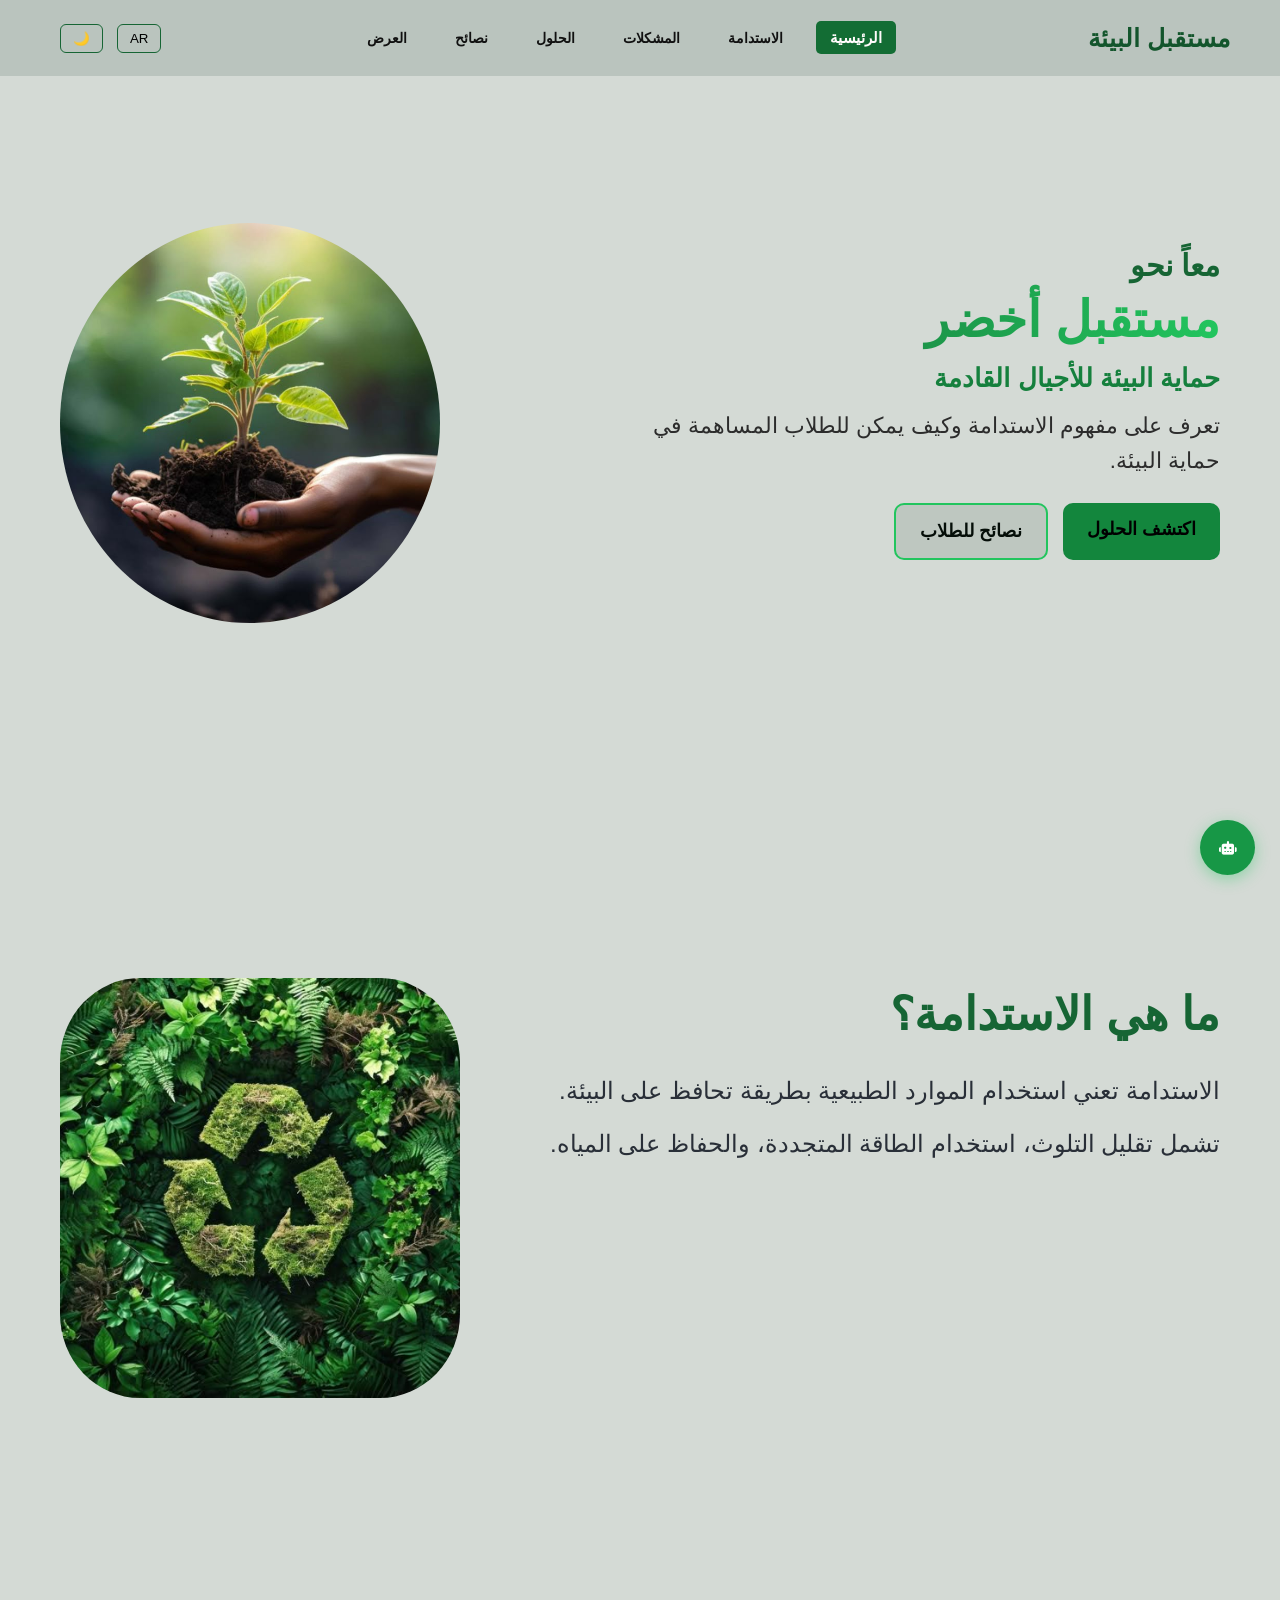
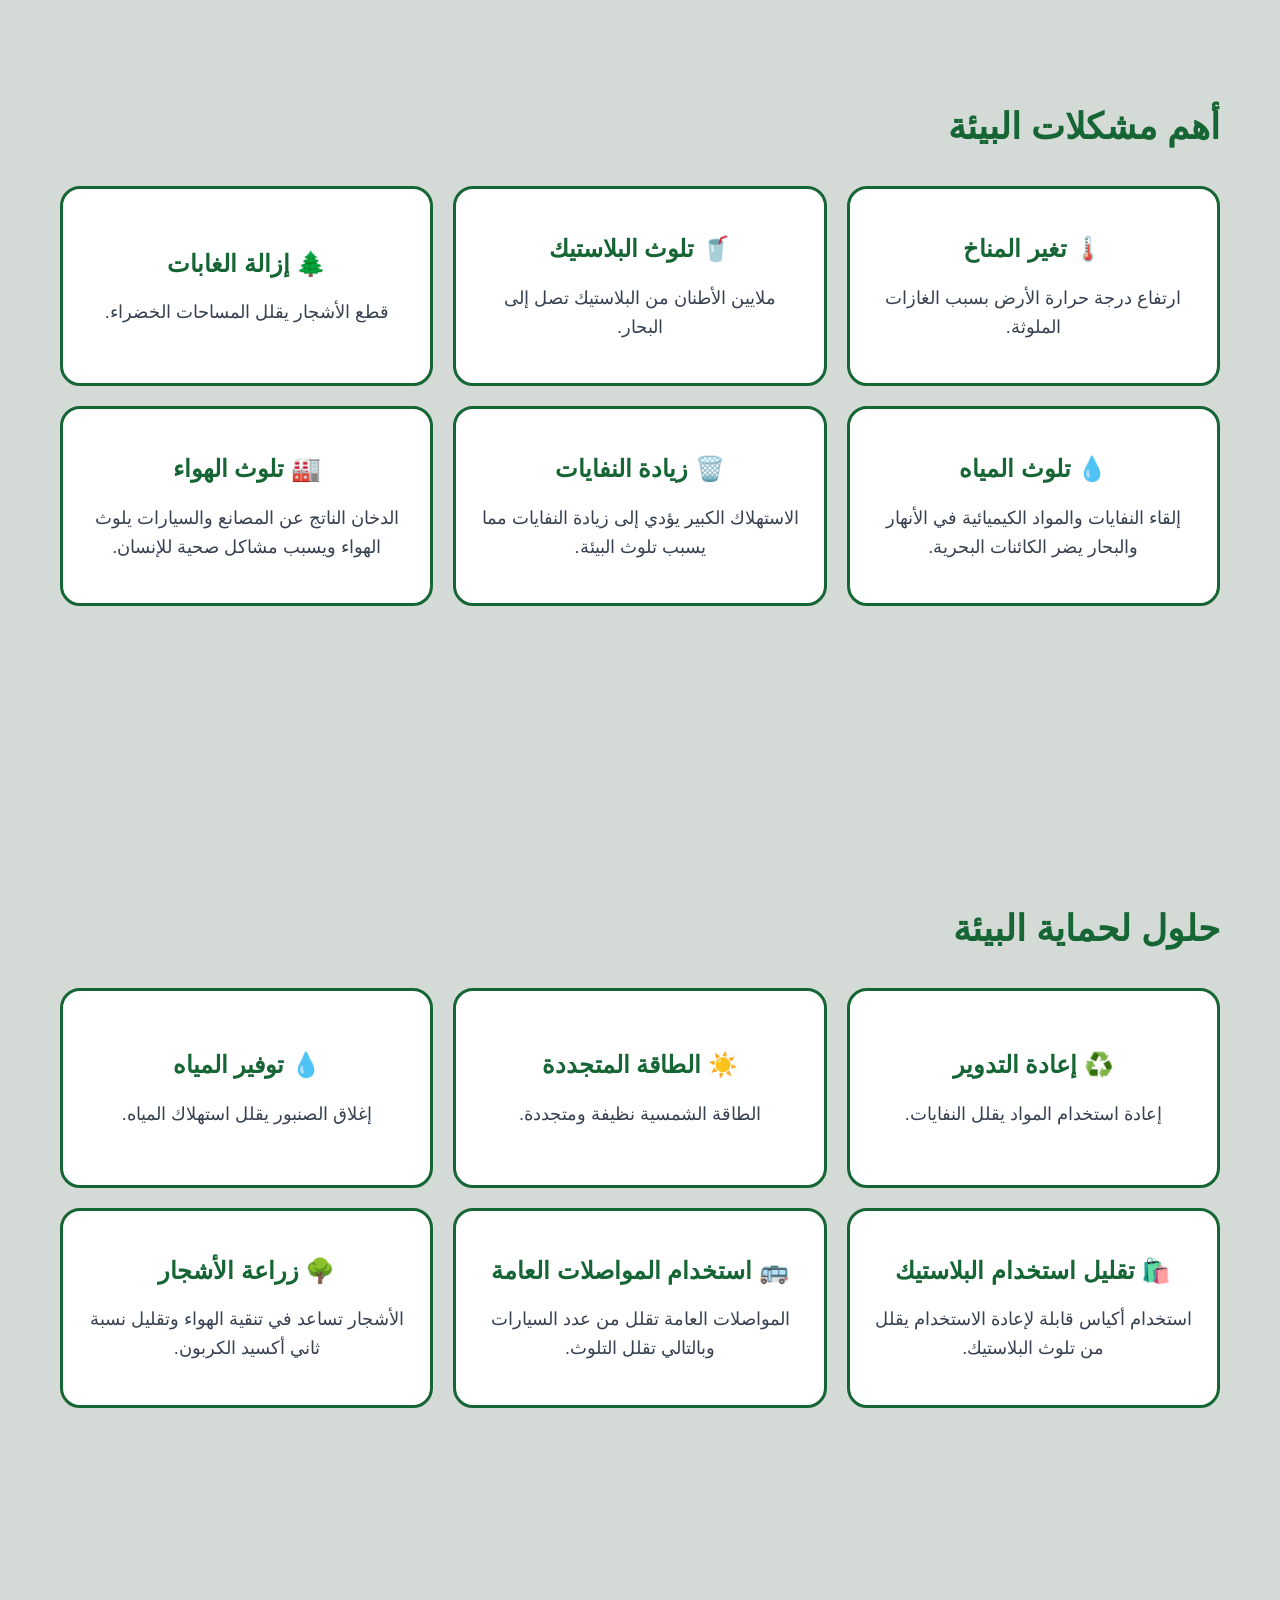
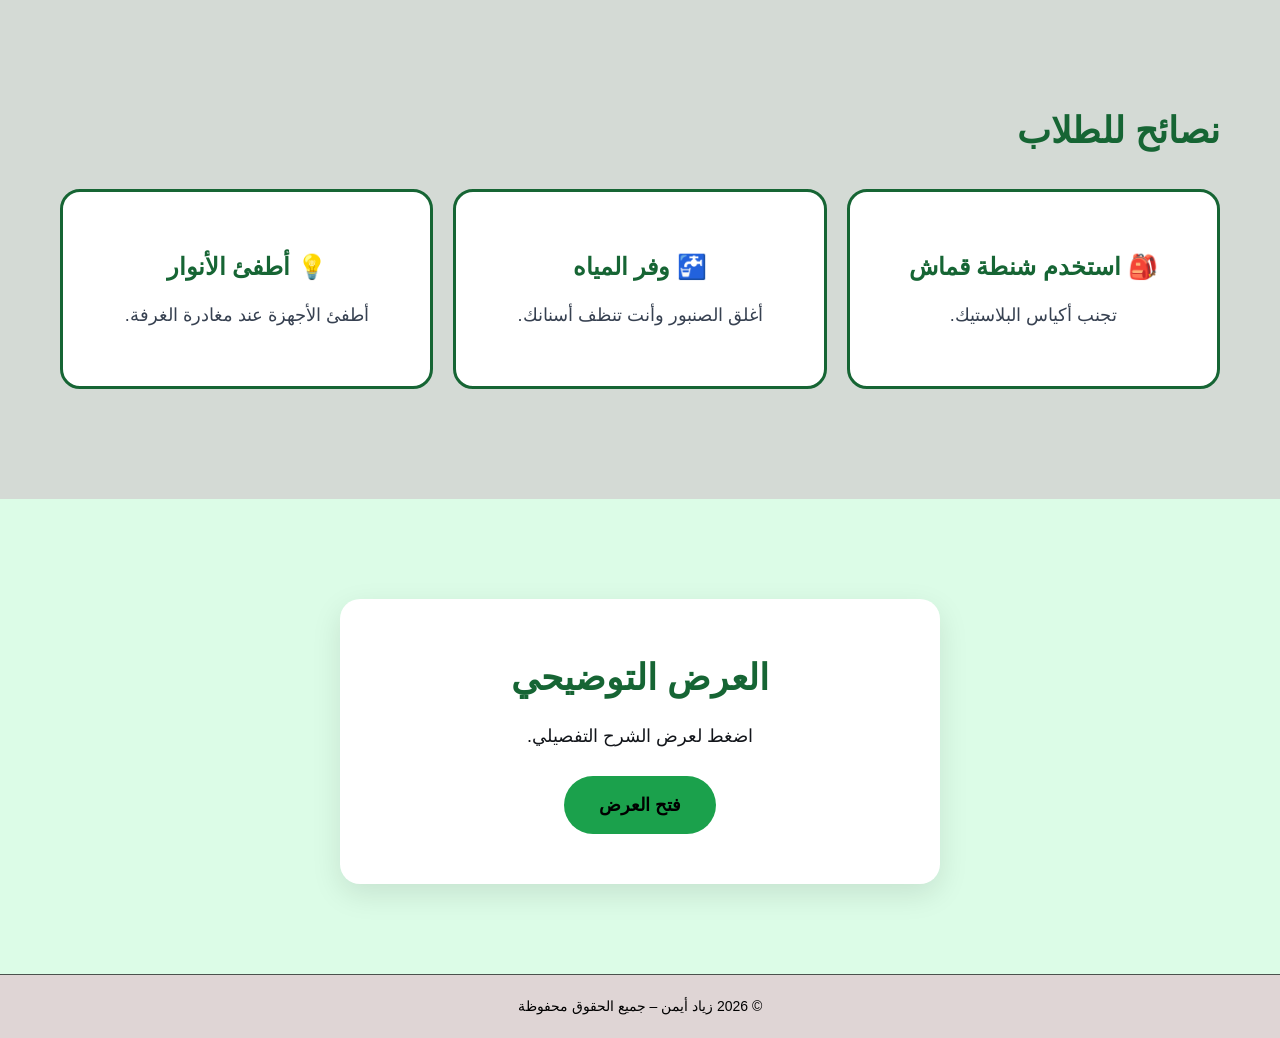
==== commit 0d9f4bab: "Update index.html" ====
--- a/index.html
+++ b/index.html
@@ -6,6 +6,7 @@
   <title>Eco Future</title>
   <link rel="stylesheet" href="page2.css">
   <link rel="stylesheet" href="https://cdnjs.cloudflare.com/ajax/libs/font-awesome/6.5.1/css/all.min.css">
+  <link rel="icon" type="image/png" href="Logo.png">
 </head>
 <body>
 
--- a/page2.css
+++ b/page2.css
@@ -76,12 +76,12 @@
 }
 
 .dark-mode .card {
-  background-color: #0c3d2f;
+  background-color: #0f4939;
   border-color: #035221;
   color: #ffffff;
 }
 .dark-mode .cards h3{
-  color: #d4d3d3;
+  color: #e6dada;
 }
 .dark-mode .cards p{
   color: #000000;
@@ -92,9 +92,11 @@
 .dark-mode .presentation-section {
   background-color: #032411;
 }
-
 .dark-mode .presentation-content {
   background-color: #0a1f0a;
+}
+.dark-mode .presentation-desc {
+  color: #cac4c4;
 }
 
 
@@ -283,20 +285,46 @@
 
 /* About */
 .about {
-  max-width: 1000px;
   margin-top: 112px;
 }
-
+.about-container {
+  display: flex;
+  align-items: stretch;
+  justify-content: space-between;
+  gap: 60px;
+  max-width: 1200px;
+  margin: 0 auto;
+  flex-direction: row-reverse;
+}
+.about-text {
+  flex: 1;
+  text-align: right;
+}
 .about h2 {
   font-size: 46px;
   margin-bottom: 20px;
   color: #166534;
 }
-
 .about p {
   font-size: 24px;
   margin-bottom: 15px;
   color: #292f38;
+}
+.about-image {
+  align-self: end;
+}
+.about-image img {
+  width: 400px;
+  height: 420px;
+  border-radius: 20%;
+  object-fit: cover;
+  /* margin-top: 240px; */
+}
+body[dir="ltr"] .about-text {
+  text-align: left
+}
+body[dir="ltr"] .about-container {
+  text-align: left
 }
 
 
@@ -369,15 +397,15 @@
 
 .presentation-content p {
   font-size: 18px;
-  color: #374151;
+  color: #13161b;
   margin-bottom: 25px;
 }
 
 .presentation-btn {
   display: inline-block;
   padding: 15px 35px;
-  background: #22c55e;
-  color: #fff;
+  background: #1ba14c;
+  color: #000000;
   text-decoration: none;
   border-radius: 50px;
   font-size: 18px;
@@ -396,8 +424,9 @@
   text-align: center;
   padding: 20px;
   margin-top: -50px;
-  border-top: 1px solid #bbf7d0;
-  color: #374151;
+  border-top: 1px solid #4a524d;
+  color: #000000;
+  background-color: #dfd5d5;
 }
 
 
@@ -604,6 +633,20 @@
   .hero-text .name {
     font-size: 32px;
   }
+  
+  .about-container {
+    flex-direction: column;
+    text-align: center;
+    gap: 30px;
+  }
+  .about-image {
+    order: 1;
+    align-self: center;
+  }
+  .about-image img {
+    width: 220px;
+    height: 220px;
+  }
 
   .about h2,
   .cards-section h2,
